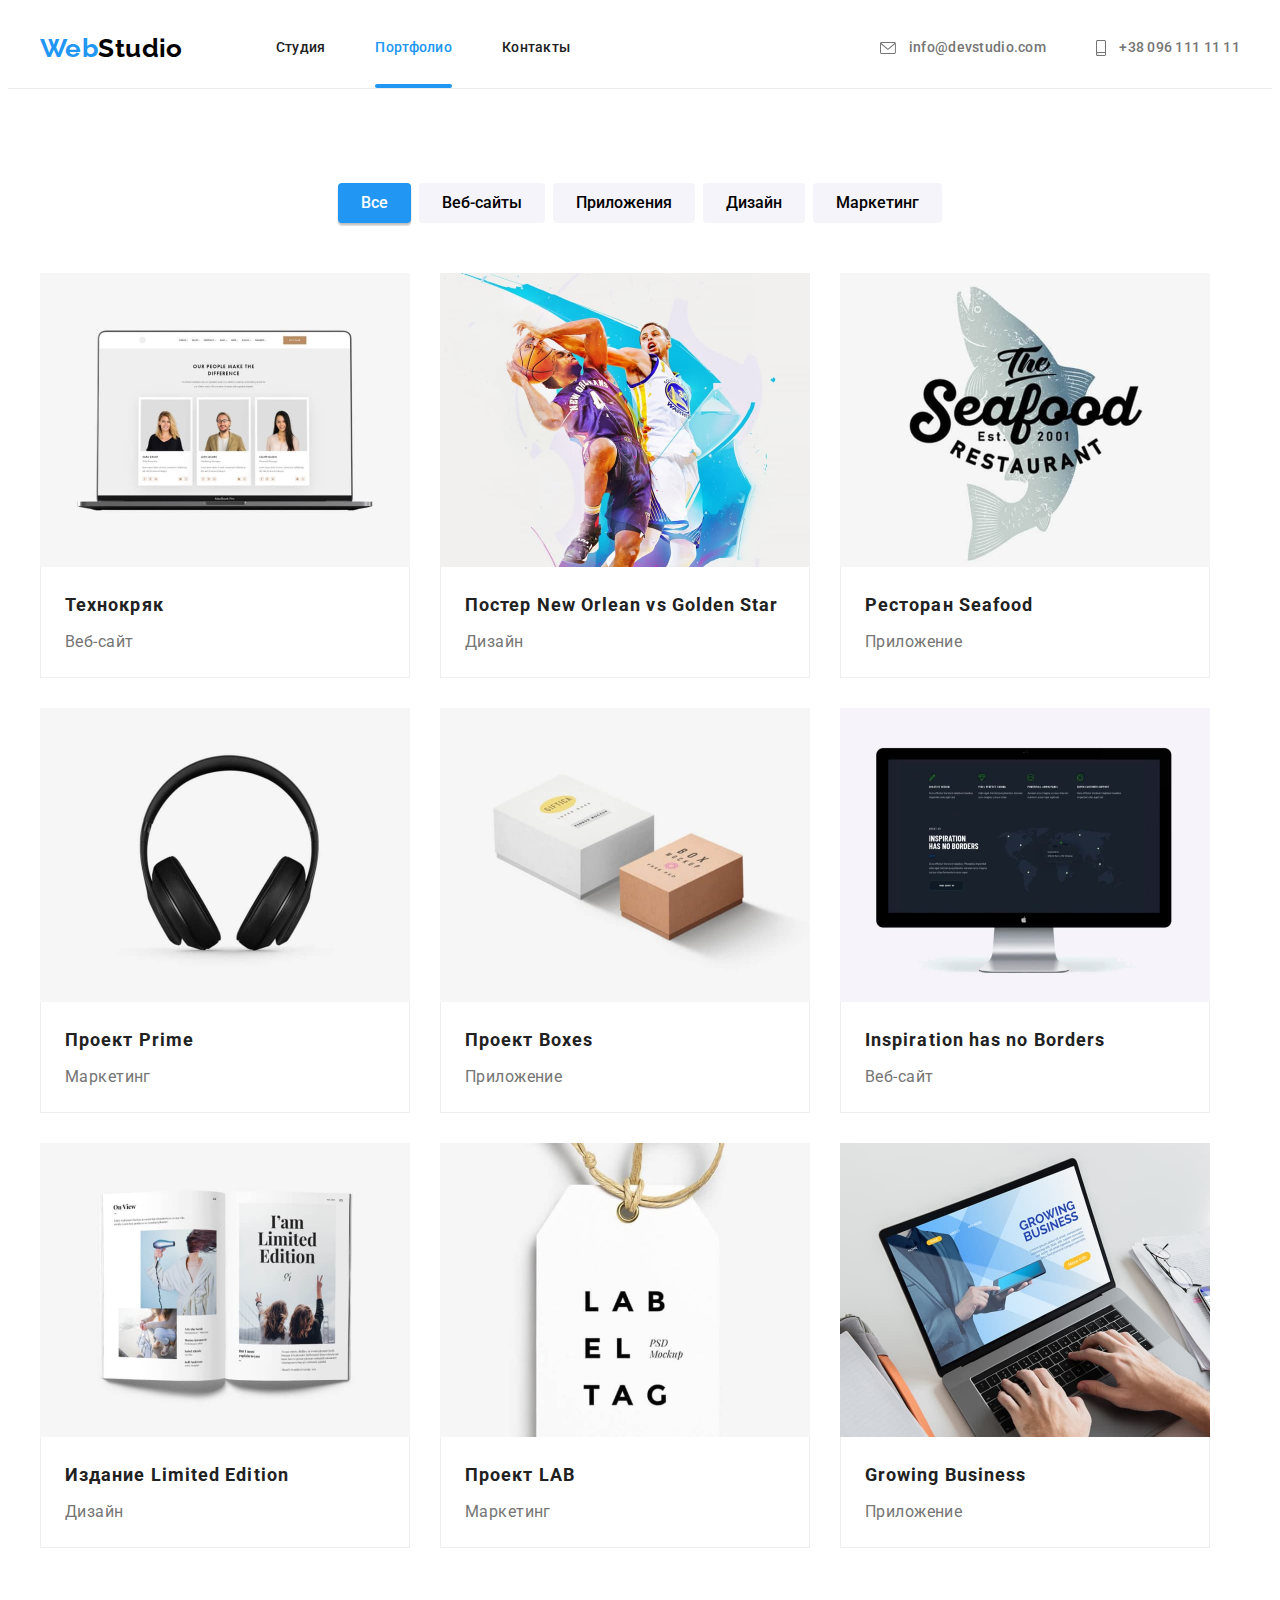
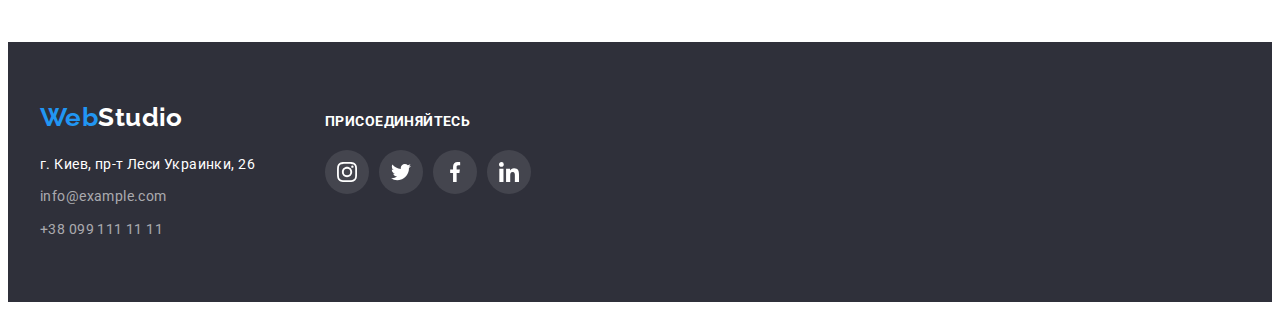
==== portfolio.html @ 9dc1e690 "start" ====
<!DOCTYPE html>
<html lang="ru">
  <head>
    <meta charset="UTF-8" />
    <meta http-equiv="X-UA-Compatible" content="IE=edge" />
    <meta name="viewport" content="width=device-width, initial-scale=1.0" />
    <title>WebStudio</title>
    <link rel="preconnect" href="https://fonts.googleapis.com" />
    <link rel="preconnect" href="https://fonts.gstatic.com" crossorigin />
    <link
      href="https://fonts.googleapis.com/css2?family=Raleway:wght@700&family=Roboto:wght@400;500;700;900&display=swap"
      rel="stylesheet"
    />
    <link
      rel="stylesheet"
      href="https://cdnjs.cloudflare.com/ajax/libs/modern-normalize/1.1.0/modern-normalize.min.css"
      integrity="sha512-wpPYUAdjBVSE4KJnH1VR1HeZfpl1ub8YT/NKx4PuQ5NmX2tKuGu6U/JRp5y+Y8XG2tV+wKQpNHVUX03MfMFn9Q=="
      crossorigin="anonymous"
      referrerpolicy="no-referrer"
    />
    <link rel="stylesheet" href="./css/styles.css" />
  </head>
  <body>
    <header class="header">
      <div class="container header-content">
        <a class="header-logo link-res" href="./index.html"
          ><span class="logo-accent">Web</span>Studio</a
        >
        <nav>
          <ul class="header-nav-list list-res">
            <li>
              <a class="header-nav-link link-res" href="./index.html">Студия</a>
            </li>
            <li>
              <a
                class="header-nav-link link-res current"
                href="./portfolio.html"
                >Портфолио</a
              >
            </li>
            <li><a class="header-nav-link link-res" href="#">Контакты</a></li>
          </ul>
        </nav>
        <ul class="header-contacts-list list-res">
          <li>
            <a
              class="header-contacts-link link-res"
              href="mailto:info@devstudio.com"
            >
              <svg class="header-contacts-icon" width="16" height="12">
                <use href="./images/icons.svg#icon-envelope"></use>
              </svg>
              info@devstudio.com</a
            >
          </li>
          <li>
            <a class="header-contacts-link link-res" href="tel:+380961111111">
              <svg class="header-contacts-icon" width="10" height="16">
                <use href="./images/icons.svg#icon-smartphone"></use>
              </svg>
              +38 096 111 11 11</a
            >
          </li>
        </ul>
      </div>
    </header>
    <main>
      <!-- Our projects -->
      <section class="section">
        <div class="container">
          <h1 class="visually-hidden">Наши проекты</h1>
          <ul class="filter-list list-res">
            <li class="filter-list-item">
              <button class="filter-btn filter-btn-act" type="button">
                Все
              </button>
            </li>
            <li class="filter-list-item">
              <button class="filter-btn" type="button">Веб-сайты</button>
            </li>
            <li class="filter-list-item">
              <button class="filter-btn" type="button">Приложения</button>
            </li>
            <li class="filter-list-item">
              <button class="filter-btn" type="button">Дизайн</button>
            </li>
            <li class="filter-list-item">
              <button class="filter-btn" type="button">Маркетинг</button>
            </li>
          </ul>
          <ul class="projects-list list-res">
            <li class="projects-item">
              <a class="link-res projects-item-link" href="#">
                <div class="projects-img-wrapper">
                  <img
                    class="projects-item-img"
                    src="./images/portfolio1.jpg"
                    alt="Изображение сайта"
                    width="370"
                  />
                  <p class="projects-img-text">
                    Ресурс предлагает комплексные предложения с разным уровнем
                    функционала и сервисов. Все это позволит посетителю получить
                    исчерпывающие сведения о компании или частном лице.
                  </p>
                </div>
                <div class="project-item-desc-cont">
                  <h3 class="project-item-title">Технокряк</h3>
                  <p class="project-item-desc">Веб-сайт</p>
                </div></a
              >
            </li>
            <li class="projects-item">
              <a class="link-res projects-item-link" href="#">
                <div class="projects-img-wrapper">
                  <img
                    class="projects-item-img"
                    src="./images/portfolio2.jpg"
                    alt="Два баскетболиста"
                    width="370"
                  />
                  <p class="projects-img-text">
                    Ресурс предлагает комплексные предложения с разным уровнем
                    функционала и сервисов. Все это позволит посетителю получить
                    исчерпывающие сведения о компании или частном лице.
                  </p>
                </div>
                <div class="project-item-desc-cont">
                  <h3 class="project-item-title">
                    Постер New Orlean vs Golden Star
                  </h3>
                  <p class="project-item-desc">Дизайн</p>
                </div></a
              >
            </li>
            <li class="projects-item">
              <a class="link-res projects-item-link" href="#">
                <div class="projects-img-wrapper">
                  <img
                    class="projects-item-img"
                    src="./images/portfolio3.jpg"
                    alt="Логотип ресторана"
                    width="370"
                  />
                  <p class="projects-img-text">
                    Ресурс предлагает комплексные предложения с разным уровнем
                    функционала и сервисов. Все это позволит посетителю получить
                    исчерпывающие сведения о компании или частном лице.
                  </p>
                </div>
                <div class="project-item-desc-cont">
                  <h3 class="project-item-title">Ресторан Seafood</h3>
                  <p class="project-item-desc">Приложение</p>
                </div></a
              >
            </li>
            <li class="projects-item">
              <a class="link-res projects-item-link" href="#">
                <div class="projects-img-wrapper">
                  <img
                    class="projects-item-img"
                    src="./images/portfolio4.jpg"
                    alt="Наушники"
                    width="370"
                  />
                  <p class="projects-img-text">
                    Ресурс предлагает комплексные предложения с разным уровнем
                    функционала и сервисов. Все это позволит посетителю получить
                    исчерпывающие сведения о компании или частном лице.
                  </p>
                </div>
                <div class="project-item-desc-cont">
                  <h3 class="project-item-title">Проект Prime</h3>
                  <p class="project-item-desc">Маркетинг</p>
                </div></a
              >
            </li>
            <li class="projects-item">
              <a class="link-res projects-item-link" href="">
                <div class="projects-img-wrapper">
                  <img
                    class="projects-item-img"
                    src="./images/portfolio5.jpg"
                    alt="Две коробки"
                    width="370"
                  />
                  <p class="projects-img-text">
                    Ресурс предлагает комплексные предложения с разным уровнем
                    функционала и сервисов. Все это позволит посетителю получить
                    исчерпывающие сведения о компании или частном лице.
                  </p>
                </div>
                <div class="project-item-desc-cont">
                  <h3 class="project-item-title">Проект Boxes</h3>
                  <p class="project-item-desc">Приложение</p>
                </div></a
              >
            </li>
            <li class="projects-item">
              <a class="link-res projects-item-link" href="#">
                <div class="projects-img-wrapper">
                  <img
                    class="projects-item-img"
                    src="./images/portfolio6.jpg"
                    alt="Изображение Веб-сайта"
                    width="370"
                  />
                  <p class="projects-img-text">
                    Ресурс предлагает комплексные предложения с разным уровнем
                    функционала и сервисов. Все это позволит посетителю получить
                    исчерпывающие сведения о компании или частном лице.
                  </p>
                </div>
                <div class="project-item-desc-cont">
                  <h3 class="project-item-title">Inspiration has no Borders</h3>
                  <p class="project-item-desc">Веб-сайт</p>
                </div></a
              >
            </li>
            <li class="projects-item">
              <a class="link-res projects-item-link" href="#">
                <div class="projects-img-wrapper">
                  <img
                    class="projects-item-img"
                    src="./images/portfolio7.jpg"
                    alt="Дизайн книги"
                    width="370"
                  />
                  <p class="projects-img-text">
                    Ресурс предлагает комплексные предложения с разным уровнем
                    функционала и сервисов. Все это позволит посетителю получить
                    исчерпывающие сведения о компании или частном лице.
                  </p>
                </div>
                <div class="project-item-desc-cont">
                  <h3 class="project-item-title">Издание Limited Edition</h3>
                  <p class="project-item-desc">Дизайн</p>
                </div></a
              >
            </li>
            <li class="projects-item">
              <a class="link-res projects-item-link" href="#">
                <div class="projects-img-wrapper">
                  <img
                    class="projects-item-img"
                    src="./images/portfolio8.jpg"
                    alt="Бирка"
                    width="370"
                  />
                  <p class="projects-img-text">
                    Ресурс предлагает комплексные предложения с разным уровнем
                    функционала и сервисов. Все это позволит посетителю получить
                    исчерпывающие сведения о компании или частном лице.
                  </p>
                </div>
                <div class="project-item-desc-cont">
                  <h3 class="project-item-title">Проект LAB</h3>
                  <p class="project-item-desc">Маркетинг</p>
                </div></a
              >
            </li>
            <li class="projects-item">
              <a class="link-res projects-item-link" href="#">
                <div class="projects-img-wrapper">
                  <img
                    class="projects-item-img"
                    src="./images/portfolio9.jpg"
                    alt="Ноутбук с изображением телефона на руке"
                    width="370"
                  />
                  <p class="projects-img-text">
                    Ресурс предлагает комплексные предложения с разным уровнем
                    функционала и сервисов. Все это позволит посетителю получить
                    исчерпывающие сведения о компании или частном лице.
                  </p>
                </div>
                <div class="project-item-desc-cont">
                  <h3 class="project-item-title">Growing Business</h3>
                  <p class="project-item-desc">Приложение</p>
                </div></a
              >
            </li>
          </ul>
        </div>
      </section>
    </main>
    <!-- Footer -->
    <footer class="footer">
      <div class="container footer-container">
        <div class="adress-logo">
          <a class="footer-logo link-res" href="./index.html"
            ><span class="logo-accent">Web</span>Studio</a
          >
          <address>
            <ul class="list-res">
              <li class="footer-addres-list-item">
                <a
                  class="footer-adress-link link-res"
                  href="https://goo.gl/maps/EiXwQJMWmCeiTuUE6"
                  target="_blank"
                  rel="nofollow noopener noreferrer"
                  >г. Киев, пр-т Леси Украинки, 26</a
                >
              </li>
              <li class="footer-addres-list-item">
                <a
                  class="footer-contact-link link-res"
                  href="mailto:info@example.com"
                  >info@example.com</a
                >
              </li>
              <li class="footer-addres-list-item">
                <a class="footer-contact-link link-res" href="tel:+380991111111"
                  >+38 099 111 11 11</a
                >
              </li>
            </ul>
          </address>
        </div>
        <div class="footer-social-cont">
          <p class="footer-social-header">Присоединяйтесь</p>
          <ul class="footer-social-list list-res">
            <li class="footer-social-item">
              <a class="footer-social-link" href="#">
                <svg class="footer-social-icon" width="20" height="20">
                  <use href="./images/icons.svg#icon-instagram"></use>
                </svg>
              </a>
            </li>
            <li class="footer-social-item">
              <a class="footer-social-link" href="#">
                <svg class="footer-social-icon" width="20" height="20">
                  <use href="./images/icons.svg#icon-twitter"></use>
                </svg>
              </a>
            </li>
            <li class="footer-social-item">
              <a class="footer-social-link" href="#">
                <svg class="footer-social-icon" width="20" height="20">
                  <use href="./images/icons.svg#icon-facebook"></use>
                </svg>
              </a>
            </li>
            <li class="footer-social-item">
              <a class="footer-social-link" href="#">
                <svg class="footer-social-icon" width="20" height="20">
                  <use href="./images/icons.svg#icon-linkedin"></use>
                </svg>
              </a>
            </li>
          </ul>
        </div>
      </div>
    </footer>
  </body>
</html>
---- css/styles.css ----
:root {
  --first-color: #212121;
  --second-color: #757575;
  --logo-color: #000000;
  --accent-color: #2196f3;
  --color-darkback: #ffffff;
  --background-color: #ffffff;
  --hero-footer-back: #2f303a;
  --filter-btn: #f5f4fa;
  --our-team-background: #f5f4fa;
  --hero-btn-focus: #188ce8;
  --hero-bg-color: #c4c4c4;
  --standart-gap: 30px;
  --icon-color: #afb1b8;
  --icon-color-hover: #ffffff;
  --hover-focus-duration: 250ms;
}
/* ----------SERVICE CLASSES---------- */
img {
  display: block;
  max-width: 100%;
  height: auto;
}
.link-res {
  text-decoration: none;
  font-style: normal;
  color: inherit;
}
.list-res {
  margin: 0;
  padding: 0;
  list-style: none;
}
.visually-hidden {
  position: absolute;
  white-space: nowrap;
  width: 1px;
  height: 1px;
  overflow: hidden;
  border: 0;
  padding: 0;
  clip: rect(0 0 0 0);
  clip-path: inset(50%);
  margin: -1px;
}

/* ----------COMMON---------- */

body {
  font-family: 'Roboto', sans-serif;
  font-size: 14px;
  line-height: 1.14;
  letter-spacing: 0.03em;
  color: var(--first-color);
  background-color: var(--background-color);
}
.logo-accent,
.header-contacts-link:hover,
.header-contacts-link:focus,
.footer-contact-link:hover,
.footer-contact-link:focus,
.footer-adress:hover,
.footer-adress:focus,
.header-nav-link:hover,
.header-nav-link:focus,
.footer-adress-link:hover,
.footer-adress-link:focus,
.our-projects-link:hover,
.our-projects-link:focus {
  color: var(--accent-color);
}
.header-contacts-link,
.header-contacts-link,
.footer-contact-link,
.footer-contact-link,
.footer-adress,
.footer-adress,
.header-nav-link,
.header-nav-link,
.footer-adress-link,
.footer-adress-link,
.our-projects-link,
.our-projects-link {
  transition-property: color;
  transition-duration: var(--hover-focus-duration);
  transition-timing-function: cubic-bezier(0.4, 0, 0.2, 1);
}
.container {
  width: 1200px;
  padding-left: 15px;
  padding-right: 15px;
  margin: 0 auto;
  /* outline: 2px solid red; */
}
.section {
  padding-top: 94px;
  padding-bottom: 94px;
}
.section-title {
  margin: 0;
  margin-bottom: 50px;

  font-weight: 700;
  font-size: 36px;
  line-height: 1.16;
  text-align: center;
}
/* ----------HEADER---------- */
.header {
  border-bottom: 1px solid #ececec;
}
.header-content {
  display: flex;
  align-items: center;
}
.header-logo {
  margin-right: 93px;
  font-family: 'Raleway', sans-serif;
  font-weight: 700;
  font-size: 26px;
  line-height: 1.19;
  color: var(--logo-color);
}
.header-nav-list {
  display: flex;
}
.header-nav-list > :not(:last-child) {
  margin-right: 50px;
}
.header-nav-link {
  display: block;
  padding-top: 32px;
  padding-bottom: 32px;
  font-weight: 500;
  letter-spacing: 0.02em;
  color: inherit;
}
.current {
  position: relative;
  color: var(--accent-color);
}
.current::after {
  content: '';
  display: block;
  position: absolute;
  bottom: 0;
  height: 4px;
  width: 100%;
  border-radius: 2px;
  background-color: var(--accent-color);
}
.header-contacts-list {
  display: flex;
  margin-left: auto;
}
.header-contacts-list > :not(:last-child) {
  margin-right: 50px;
}
.header-contacts-link {
  padding-top: 32px;
  padding-bottom: 32px;
  font-weight: 500;
  letter-spacing: 0.02em;
  color: var(--second-color);
}
.header-contacts-icon {
  fill: currentColor;
  margin-right: 10px;
  vertical-align: middle;
}

/* ----------HERO---------- */

.hero {
  max-width: 1600px;
  margin-left: auto;
  margin-right: auto;
  background-color: var(--hero-footer-back);
  background-image: linear-gradient(
      rgba(47, 48, 58, 0.4),
      rgba(47, 48, 58, 0.4)
    ),
    url(../images/hero-bg.jpg);
  background-repeat: no-repeat;
  background-size: cover;
  background-position: center;

  padding-top: 200px;
  padding-bottom: 200px;
  text-align: center;
}
.hero-title {
  width: 59.4871%;
  margin: 0;
  padding: 0;
  margin-left: auto;
  margin-right: auto;
  margin-bottom: var(--standart-gap);

  font-weight: 900;
  font-size: 44px;
  line-height: 1.36;
  letter-spacing: 0.06em;
  text-transform: uppercase;
  color: var(--color-darkback);
}
.hero-btn {
  display: inline-block;
  border: 0;
  border-radius: 4px;
  padding: 10px 32px;

  box-shadow: 0px 4px 4px rgba(0, 0, 0, 0.15);
  color: var(--color-darkback);
  background: var(--accent-color);

  font-family: inherit;
  font-weight: 700;
  font-size: 16px;
  line-height: 1.87;
  letter-spacing: 0.06em;
  cursor: pointer;

  transition: background-color var(--hover-focus-duration)
    cubic-bezier(0.4, 0, 0.2, 1);
}
.hero-btn:hover,
.hero-btn:focus {
  background-color: var(--hero-btn-focus);
}

/* ----------ADVANTAGES---------- */
.advantages-list {
  display: flex;
  justify-content: center;
}
.advatages-list-item {
  flex-basis: 270px;
}
.advatages-list-item + .advatages-list-item {
  margin-left: var(--standart-gap);
}
.advatages-icon-cont {
  height: 120px;
  margin-bottom: var(--standart-gap);
  display: flex;
  justify-content: center;
  align-items: center;

  background: var(--our-team-background);
  border-radius: 4px;
}
.advantages-item-title {
  margin: 0;
  margin-bottom: 10px;
  font-size: inherit;
  font-weight: 700;
  text-transform: uppercase;
}
.advantages-item-text {
  margin: 0;
  line-height: 1.71;
  color: var(--second-color);
}
/* ----------WHAT WE DO---------- */
.what-we-do-section {
  padding-top: 0;
}
.what-we-do-list {
  display: flex;
}
.what-we-do-wrap {
  position: relative;
}
.what-we-do-img-desc {
  margin: 0;
  position: absolute;
  bottom: 0;
  width: 100%;
  padding: 27px 0;

  font-weight: 700;

  text-align: center;
  text-transform: uppercase;

  color: var(--color-darkback);
  background: rgba(47, 48, 58, 0.8);
}
.what-we-do-list-item + .what-we-do-list-item {
  margin-left: var(--standart-gap);
}
/* ----------OUR TEAM---------- */
.our-team-section {
  background: var(--our-team-background);
}
.team-list {
  display: flex;
  justify-content: center;
}
.team-list-item {
  text-align: center;

  box-shadow: 0px 1px 3px rgba(0, 0, 0, 0.12), 0px 1px 1px rgba(0, 0, 0, 0.14),
    0px 2px 1px rgba(0, 0, 0, 0.2);
  border-radius: 0px 0px 4px 4px;
  overflow: hidden;
  background-color: var(--background-color);
}
.team-list-item + .team-list-item {
  margin-left: var(--standart-gap);
}
.team-item-desc {
  padding-top: var(--standart-gap);
  padding-bottom: var(--standart-gap);
}
.team-member-name {
  padding: 0;
  margin: 0;
  margin-bottom: 10px;
  font-weight: 500;
  font-size: 16px;
  line-height: 1.18;
}
.team-member-position {
  margin: 0;
  margin-bottom: 16px;

  font-size: 16px;
  line-height: 1.18;
  color: var(--second-color);
}
.member-social-list {
  display: flex;
  justify-content: center;
}

.member-social-item + .member-social-item {
  margin-left: 10px;
}
.member-social-link {
  display: flex;
  width: 44px;
  height: 44px;
  border-radius: 50%;
  justify-content: center;
  align-items: center;
  color: var(--icon-color);

  transition: background-color var(--hover-focus-duration)
      cubic-bezier(0.4, 0, 0.2, 1),
    color var(--hover-focus-duration) cubic-bezier(0.4, 0, 0.2, 1);
}
.member-social-link:hover,
.member-social-link:focus {
  color: var(--icon-color-hover);
  background-color: var(--accent-color);
}
.member-social-icon {
  display: block;
  fill: currentColor;
}
/* ----------CLIENTS---------- */
.clients-list {
  display: flex;
  justify-content: center;
}
.clients-list-item {
  height: 92px;
  flex-basis: 170px;
}
.clients-list-item + .clients-list-item {
  margin-left: var(--standart-gap);
}
.clients-link {
  width: 100%;
  height: 100%;
  display: flex;
  justify-content: center;
  align-items: center;
  border: 1px solid var(--icon-color);
  border-radius: 4px;

  color: var(--icon-color);

  transition: border-color var(--hover-focus-duration)
      cubic-bezier(0.4, 0, 0.2, 1),
    color var(--hover-focus-duration) cubic-bezier(0.4, 0, 0.2, 1);
}
.clients-link:hover,
.clients-link:focus {
  color: var(--accent-color);
  border-color: var(--accent-color);
}

.clients-list-logo {
  fill: currentColor;
}
/* ----------OUR PROJECTS---------- */
.filter-list {
  margin-bottom: 50px;
  display: flex;
  justify-content: center;
}
.filter-btn {
  display: inline-block;
  padding: 6px 22px;
  border: 1px solid transparent;
  border-radius: 4px;
  font-family: inherit;
  font-weight: 500;
  font-size: 16px;
  line-height: 1.62;
  background: var(--filter-btn);
  cursor: pointer;

  transition: background-color var(--hover-focus-duration)
      cubic-bezier(0.4, 0, 0.2, 1),
    color var(--hover-focus-duration) cubic-bezier(0.4, 0, 0.2, 1),
    box-shadow var(--hover-focus-duration) cubic-bezier(0.4, 0, 0.2, 1);
}
.filter-list-item:not(:last-child) {
  margin-right: 8px;
}
.filter-btn-act,
.filter-btn:hover,
.filter-btn:focus {
  color: var(--color-darkback);
  background-color: var(--accent-color);
  box-shadow: 0px 3px 1px rgba(0, 0, 0, 0.1), 0px 1px 2px rgba(0, 0, 0, 0.08),
    0px 2px 2px rgba(0, 0, 0, 0.12);
}
.projects-list {
  display: flex;
  flex-wrap: wrap;
  margin-top: calc(-1 * var(--standart-gap));
  margin-left: calc(-1 * var(--standart-gap));
}
.projects-item {
  flex-basis: 370px;
  margin-top: var(--standart-gap);
  margin-left: var(--standart-gap);
}
.projects-item-link {
  display: block;
  transition: box-shadow var(--hover-focus-duration)
    cubic-bezier(0.4, 0, 0.2, 1);
}
.projects-item-link:hover,
.projects-item-link:focus {
  box-shadow: 0px 1px 1px rgba(0, 0, 0, 0.12), 0px 4px 4px rgba(0, 0, 0, 0.06),
    1px 4px 6px rgba(0, 0, 0, 0.16);
}
.projects-img-wrapper {
  position: relative;
  overflow: hidden;
}
.projects-img-text {
  position: absolute;
  top: 100%;
  margin: 0;
  padding: 63px 24px;
  width: 100%;
  height: 100%;

  font-weight: 400;
  font-size: 18px;
  line-height: 1.55;

  color: var(--color-darkback);

  background: rgba(33, 150, 243, 0.9);

  transition: transform var(--hover-focus-duration) cubic-bezier(0.4, 0, 0.2, 1);
}
.projects-item-link:hover .projects-img-text,
.projects-item-link:focus .projects-img-text {
  transform: translateY(-100%);
}
.project-item-desc-cont {
  padding-top: 20px;
  padding-left: 24px;
  padding-right: 24px;
  padding-bottom: 20px;

  border: 1px solid #eeeeee;
  border-top: 0;
}
.project-item-title {
  margin: 0;
  margin-bottom: 4px;

  font-weight: 700;
  font-size: 18px;
  line-height: 2;
  letter-spacing: 0.06em;
}
.project-item-desc {
  margin: 0;

  font-size: 16px;
  line-height: 1.87;
  color: var(--second-color);
}

/* ----------FOOTER---------- */

.footer {
  background: var(--hero-footer-back);
  padding-top: 60px;
  padding-bottom: 60px;
}
.footer-logo {
  display: block;
  margin-bottom: 20px;

  font-family: 'Raleway', sans-serif;
  font-weight: 700;
  font-size: 26px;
  line-height: 1.19;
  color: var(--color-darkback);
}
.footer-addres-list-item:not(:last-child) {
  margin-bottom: 9px;
}
.footer-adress-link {
  line-height: 1.71;
  color: var(--color-darkback);
}
.footer-contact-link {
  line-height: 1.71;
  color: rgba(255, 255, 255, 0.6);
}
.footer-container {
  display: flex;
  align-items: baseline;
}
.footer-social-cont {
  margin-left: 70px;
}
.footer-social-header {
  margin: 0;
  margin-bottom: 20px;
  font-weight: 700;
  text-transform: uppercase;

  color: #ffffff;
}
.footer-social-list {
  display: flex;
}
.footer-social-item + .footer-social-item {
  margin-left: 10px;
}
.footer-social-link {
  display: flex;
  justify-content: center;
  align-items: center;
  width: 44px;
  height: 44px;
  border-radius: 50%;

  background: rgba(255, 255, 255, 0.1);
  color: #ffffff;

  transition: background-color var(--hover-focus-duration)
    cubic-bezier(0.4, 0, 0.2, 1);
}
.footer-social-link:hover,
.footer-social-link:focus {
  background-color: var(--accent-color);
}
.footer-social-icon {
  display: block;
  fill: currentColor;
}

/* ----------MODAL WINDOW---------- */

.backdrop {
  position: fixed;
  top: 0;
  left: 0;
  height: 100%;
  width: 100%;

  background: rgba(0, 0, 0, 0.2);
  transition: opacity var(--hover-focus-duration) cubic-bezier(0.4, 0, 0.2, 1),
    visibility var(--hover-focus-duration) cubic-bezier(0.4, 0, 0.2, 1);
}
.modal-window {
  position: absolute;
  left: 50%;
  top: 50%;
  width: 528px;
  min-height: 581px;

  background: var(--background-color);
  box-shadow: 0px 1px 3px rgba(0, 0, 0, 0.12), 0px 1px 1px rgba(0, 0, 0, 0.14),
    0px 2px 1px rgba(0, 0, 0, 0.2);
  border-radius: 4px;

  transform: translate(-50%, -50%) scale(1);
  transition: transform var(--hover-focus-duration) cubic-bezier(0.4, 0, 0.2, 1);
}
.backdrop.is-hidden .modal-window {
  transform: translate(-50%, -50%) scale(5);
}
.icon-close {
  position: absolute;
  top: 8px;
  right: 8px;
  width: 30px;
  height: 30px;
  display: flex;
  align-items: center;
  justify-content: center;
  border-radius: 50%;
  border: 1px solid rgba(0, 0, 0, 0.1);
  cursor: pointer;

  background-color: transparent;
}
.is-hidden {
  opacity: 0;
  visibility: hidden;
  pointer-events: none;
}
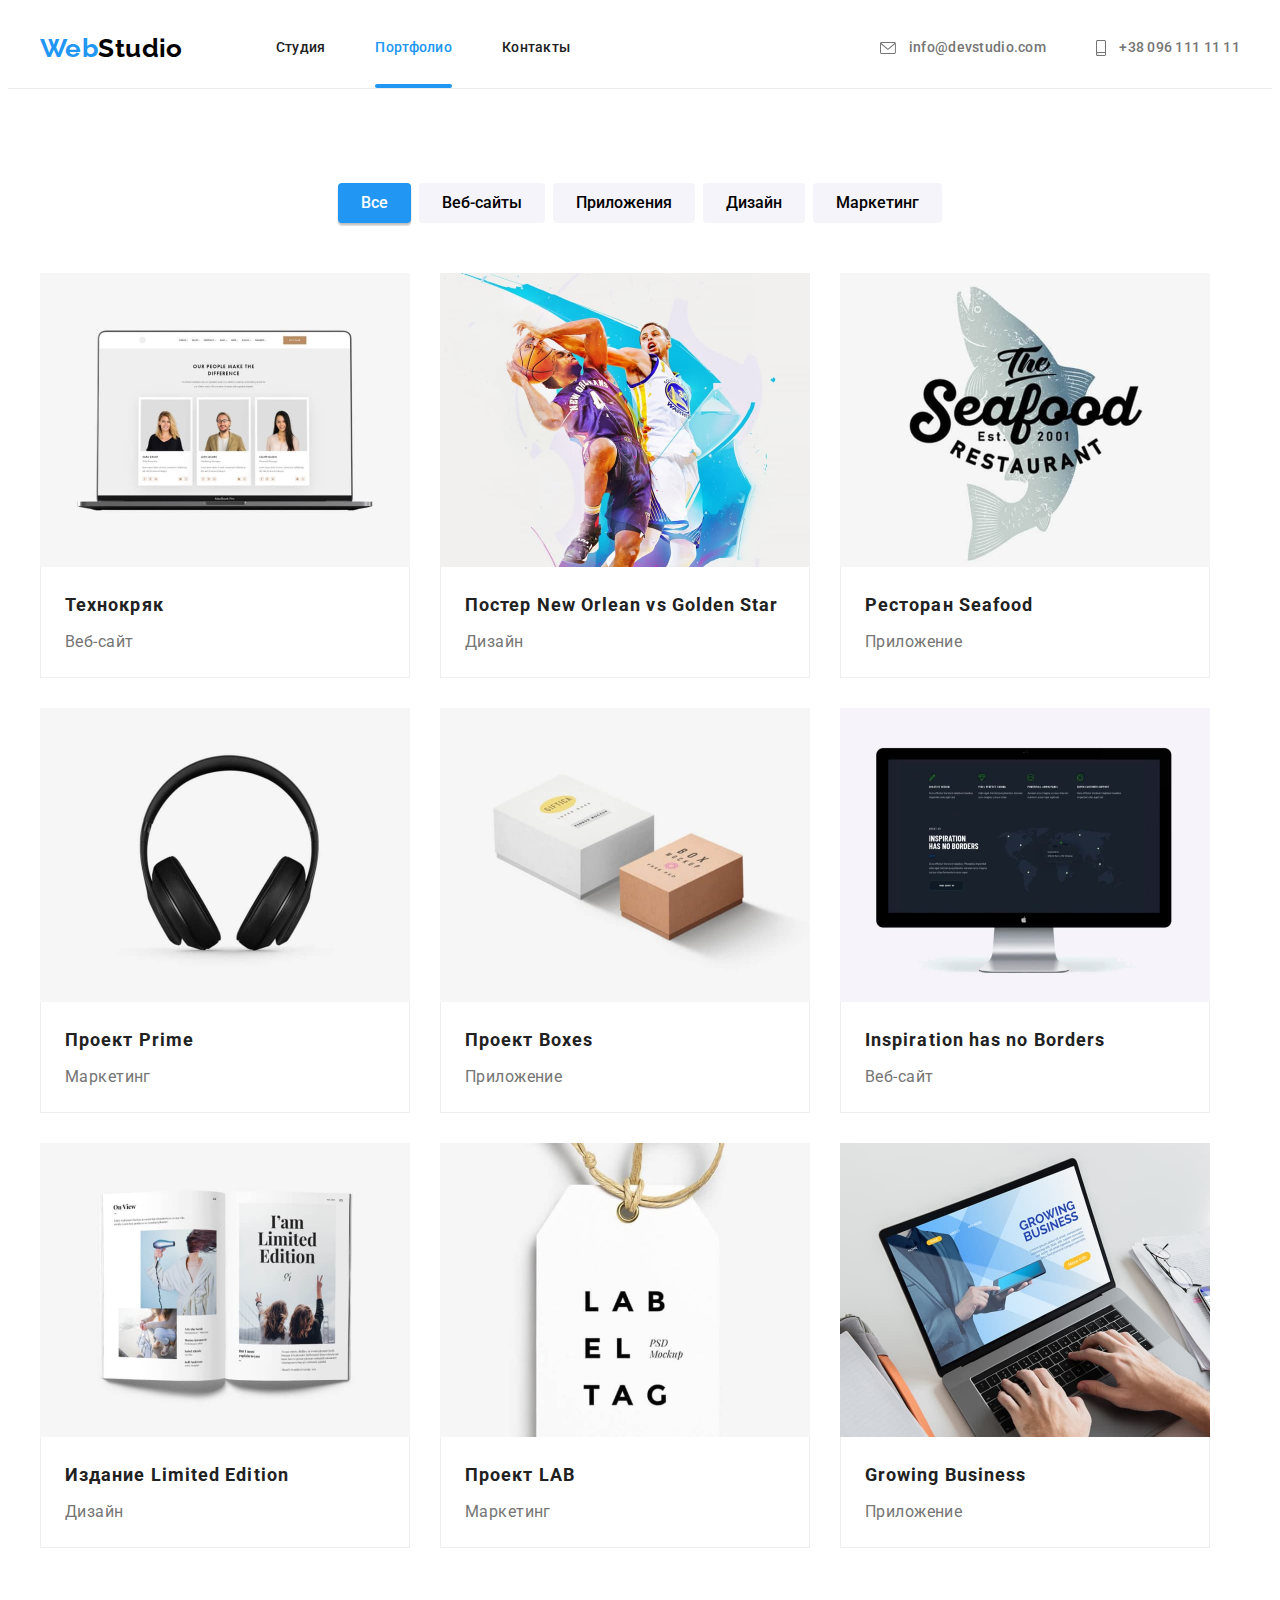
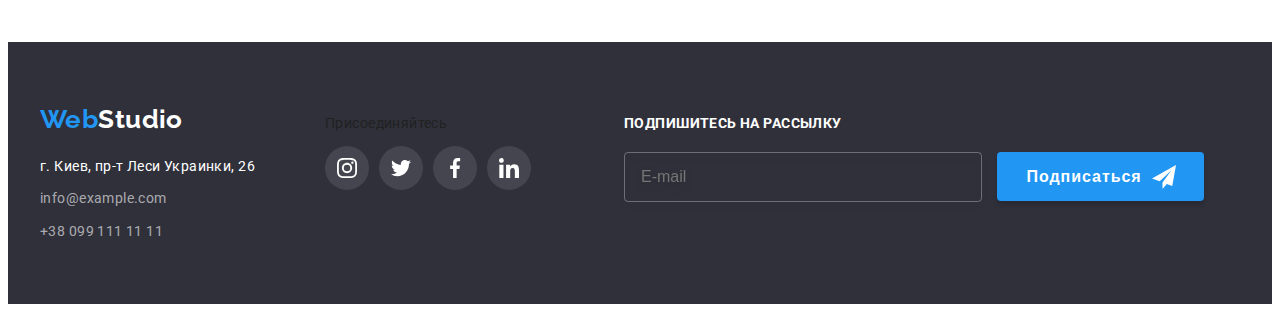
==== commit 20f63465: "firstTry" ====
--- a/portfolio.html
+++ b/portfolio.html
@@ -350,6 +350,22 @@
             </li>
           </ul>
         </div>
+        <div class="footer-subscribe">
+          <p class="footer-column-header">Подпишитесь на рассылку</p>
+          <form action="#">
+            <input
+              class="footer-email-input"
+              type="email"
+              name="email"
+              placeholder="E-mail"
+            />
+            <button class="footer-subscribe-btn" type="submit">
+              Подписаться<svg class="icon-send" width="24" height="24">
+                <use href="./images/icons.svg#icon-send"></use>
+              </svg>
+            </button>
+          </form>
+        </div>
       </div>
     </footer>
   </body>
--- a/css/styles.css
+++ b/css/styles.css
@@ -535,16 +535,16 @@
   display: flex;
   align-items: baseline;
 }
+.footer-column-header {
+  margin: 0;
+  margin-bottom: 20px;
+  font-weight: 700;
+  text-transform: uppercase;
+
+  color: #ffffff;
+}
 .footer-social-cont {
   margin-left: 70px;
-}
-.footer-social-header {
-  margin: 0;
-  margin-bottom: 20px;
-  font-weight: 700;
-  text-transform: uppercase;
-
-  color: #ffffff;
 }
 .footer-social-list {
   display: flex;
@@ -574,7 +574,56 @@
   display: block;
   fill: currentColor;
 }
-
+.footer-subscribe {
+  margin-left: 93px;
+}
+.footer-email-input {
+  width: 358px;
+  height: 50px;
+  padding-left: 16px;
+
+  font-weight: 400;
+  font-size: 16px;
+  line-height: 1.25;
+
+  border: 1px solid rgba(255, 255, 255, 0.3);
+  box-sizing: border-box;
+  filter: drop-shadow(0px 4px 4px rgba(0, 0, 0, 0.15));
+  border-radius: 4px;
+
+  color: var(--color-darkback);
+  background-color: transparent;
+}
+.footer-subscribe-btn {
+  display: inline-block;
+  margin-left: 12px;
+  padding: 10px 28px 10px 29px;
+  border: 0;
+
+  font-style: normal;
+  font-weight: 700;
+  font-size: 16px;
+  line-height: 1.87;
+  letter-spacing: 0.06em;
+
+  box-shadow: 0px 4px 4px rgba(0, 0, 0, 0.15);
+  border-radius: 4px;
+
+  color: var(--color-darkback);
+  background-color: var(--accent-color);
+
+  transition: background-color var(--hover-focus-duration)
+    cubic-bezier(0.4, 0, 0.2, 1);
+}
+.footer-subscribe-btn:hover,
+.footer-subscribe-btn:focus {
+  background-color: var(--hero-btn-focus);
+}
+.icon-send {
+  vertical-align: middle;
+  margin-left: 10px;
+  fill: currentColor;
+}
 /* ----------MODAL WINDOW---------- */
 
 .backdrop {
@@ -594,7 +643,7 @@
   top: 50%;
   width: 528px;
   min-height: 581px;
-
+  padding: 40px;
   background: var(--background-color);
   box-shadow: 0px 1px 3px rgba(0, 0, 0, 0.12), 0px 1px 1px rgba(0, 0, 0, 0.14),
     0px 2px 1px rgba(0, 0, 0, 0.2);
@@ -605,6 +654,134 @@
 }
 .backdrop.is-hidden .modal-window {
   transform: translate(-50%, -50%) scale(5);
+}
+.callback-title {
+  margin: 0;
+  margin-bottom: 12px;
+
+  font-weight: 700;
+  font-size: 20px;
+  line-height: 1.15;
+  text-align: center;
+
+  color: var(--first-color);
+}
+.callback-label {
+  display: inline-block;
+  margin-bottom: 4px;
+  font-weight: 400;
+  font-size: 12px;
+  line-height: 1.16;
+  letter-spacing: 0.01em;
+
+  color: var(--second-color);
+}
+.callback-field {
+  position: relative;
+  margin-bottom: 10px;
+}
+.callback-field-icon {
+  position: absolute;
+  top: 50%;
+  left: 12px;
+  transform: translateY(-50%);
+
+  fill: var(--first-color);
+  transition: fill var(--hover-focus-duration) cubic-bezier(0.4, 0, 0.2, 1);
+}
+.callback-input {
+  width: 100%;
+  height: 40px;
+  padding-left: 35px;
+
+  border: 1px solid rgba(33, 33, 33, 0.2);
+  border-radius: 4px;
+
+  transition: border-color var(--hover-focus-duration)
+    cubic-bezier(0.4, 0, 0.2, 1);
+}
+.callback-input:focus,
+.callback-comment:focus {
+  border-color: var(--accent-color);
+  outline: 0;
+}
+.callback-input:focus + .callback-field-icon {
+  fill: var(--accent-color);
+}
+.callback-comment {
+  width: 100%;
+  height: 120px;
+  margin-bottom: 20px;
+  padding: 16px 12px;
+
+  border: 1px solid rgba(33, 33, 33, 0.2);
+  border-radius: 4px;
+
+  resize: none;
+  transition: var(--background-color) var(--hover-focus-duration)
+    cubic-bezier(0.4, 0, 0.2, 1);
+}
+.agreement-label {
+  display: flex;
+  margin-bottom: 30px;
+
+  justify-content: center;
+  align-items: baseline;
+
+  font-weight: 400;
+  line-height: 1.71;
+  letter-spacing: 0.03em;
+
+  color: var(--second-color);
+}
+.checkbox-icon-wrap {
+  display: flex;
+  justify-content: center;
+  align-items: center;
+
+  width: 16px;
+  height: 15px;
+  margin-right: 7px;
+  border: 2px var(--first-color) solid;
+  border-radius: 2px;
+
+  background-color: #ffffff;
+  fill: transparent;
+  transition: background-color var(--hover-focus-duration)
+      cubic-bezier(0.4, 0, 0.2, 1),
+    fill var(--hover-focus-duration) cubic-bezier(0.4, 0, 0.2, 1),
+    border var(--hover-focus-duration) cubic-bezier(0.4, 0, 0.2, 1);
+}
+.agreement-checkbox:checked + .checkbox-icon-wrap {
+  border: none;
+  background-color: var(--accent-color);
+  fill: var(--color-darkback);
+}
+.agreement-link {
+  color: var(--accent-color);
+}
+.callback-submit-btn {
+  display: block;
+  margin: 0 auto;
+  padding: 10px 55px;
+
+  font-weight: 700;
+  font-size: 16px;
+  line-height: 1.87;
+  letter-spacing: 0.06em;
+
+  color: var(--color-darkback);
+  background: var(--accent-color);
+  box-shadow: 0px 4px 4px rgba(0, 0, 0, 0.15);
+  border: 0;
+  border-radius: 4px;
+
+  transition: background-color var(--hover-focus-duration)
+    cubic-bezier(0.4, 0, 0.2, 1);
+}
+.callback-submit-btn:hover,
+.callback-submit-btn:focus {
+  background-color: var(--hero-btn-focus);
 }
 .icon-close {
   position: absolute;
@@ -621,6 +798,10 @@
 
   background-color: transparent;
 }
+.icon-close:hover,
+.icon-close:focus {
+  fill: var(--accent-color);
+}
 .is-hidden {
   opacity: 0;
   visibility: hidden;
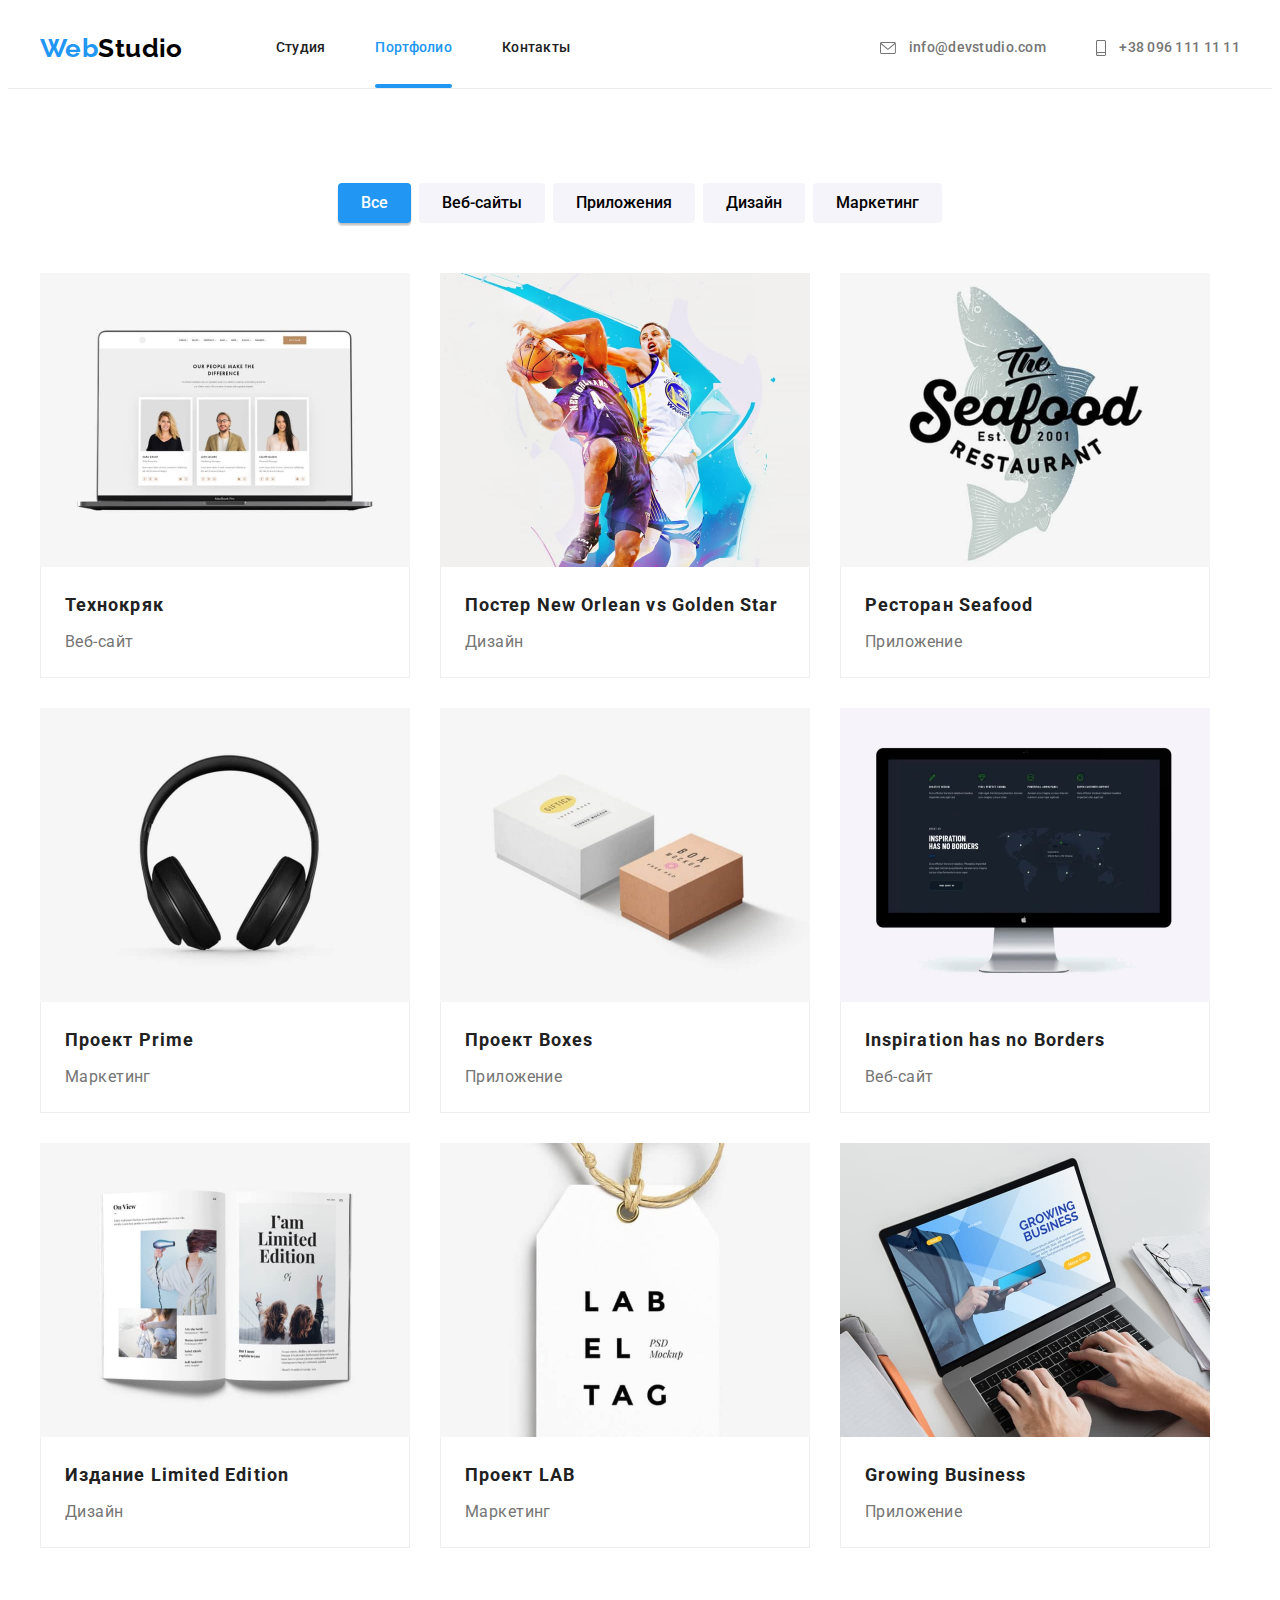
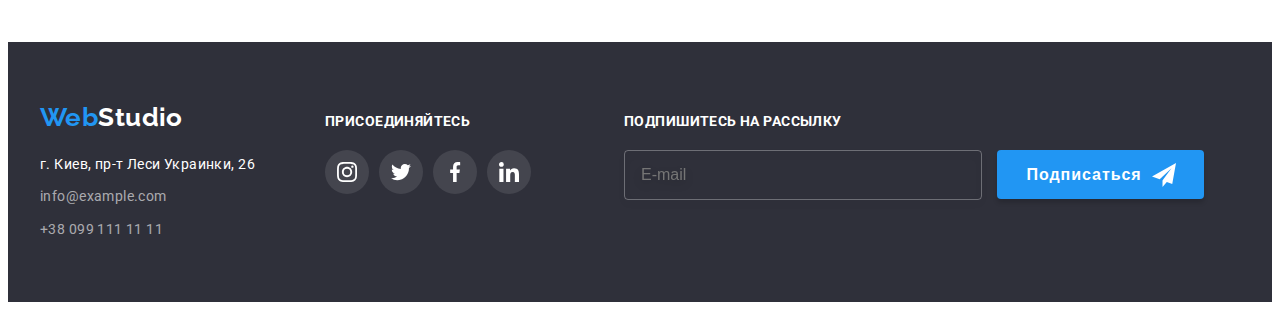
==== commit f53b334d: "fix Join in footer" ====
--- a/portfolio.html
+++ b/portfolio.html
@@ -318,7 +318,7 @@
           </address>
         </div>
         <div class="footer-social-cont">
-          <p class="footer-social-header">Присоединяйтесь</p>
+          <p class="footer-column-header">Присоединяйтесь</p>
           <ul class="footer-social-list list-res">
             <li class="footer-social-item">
               <a class="footer-social-link" href="#">
